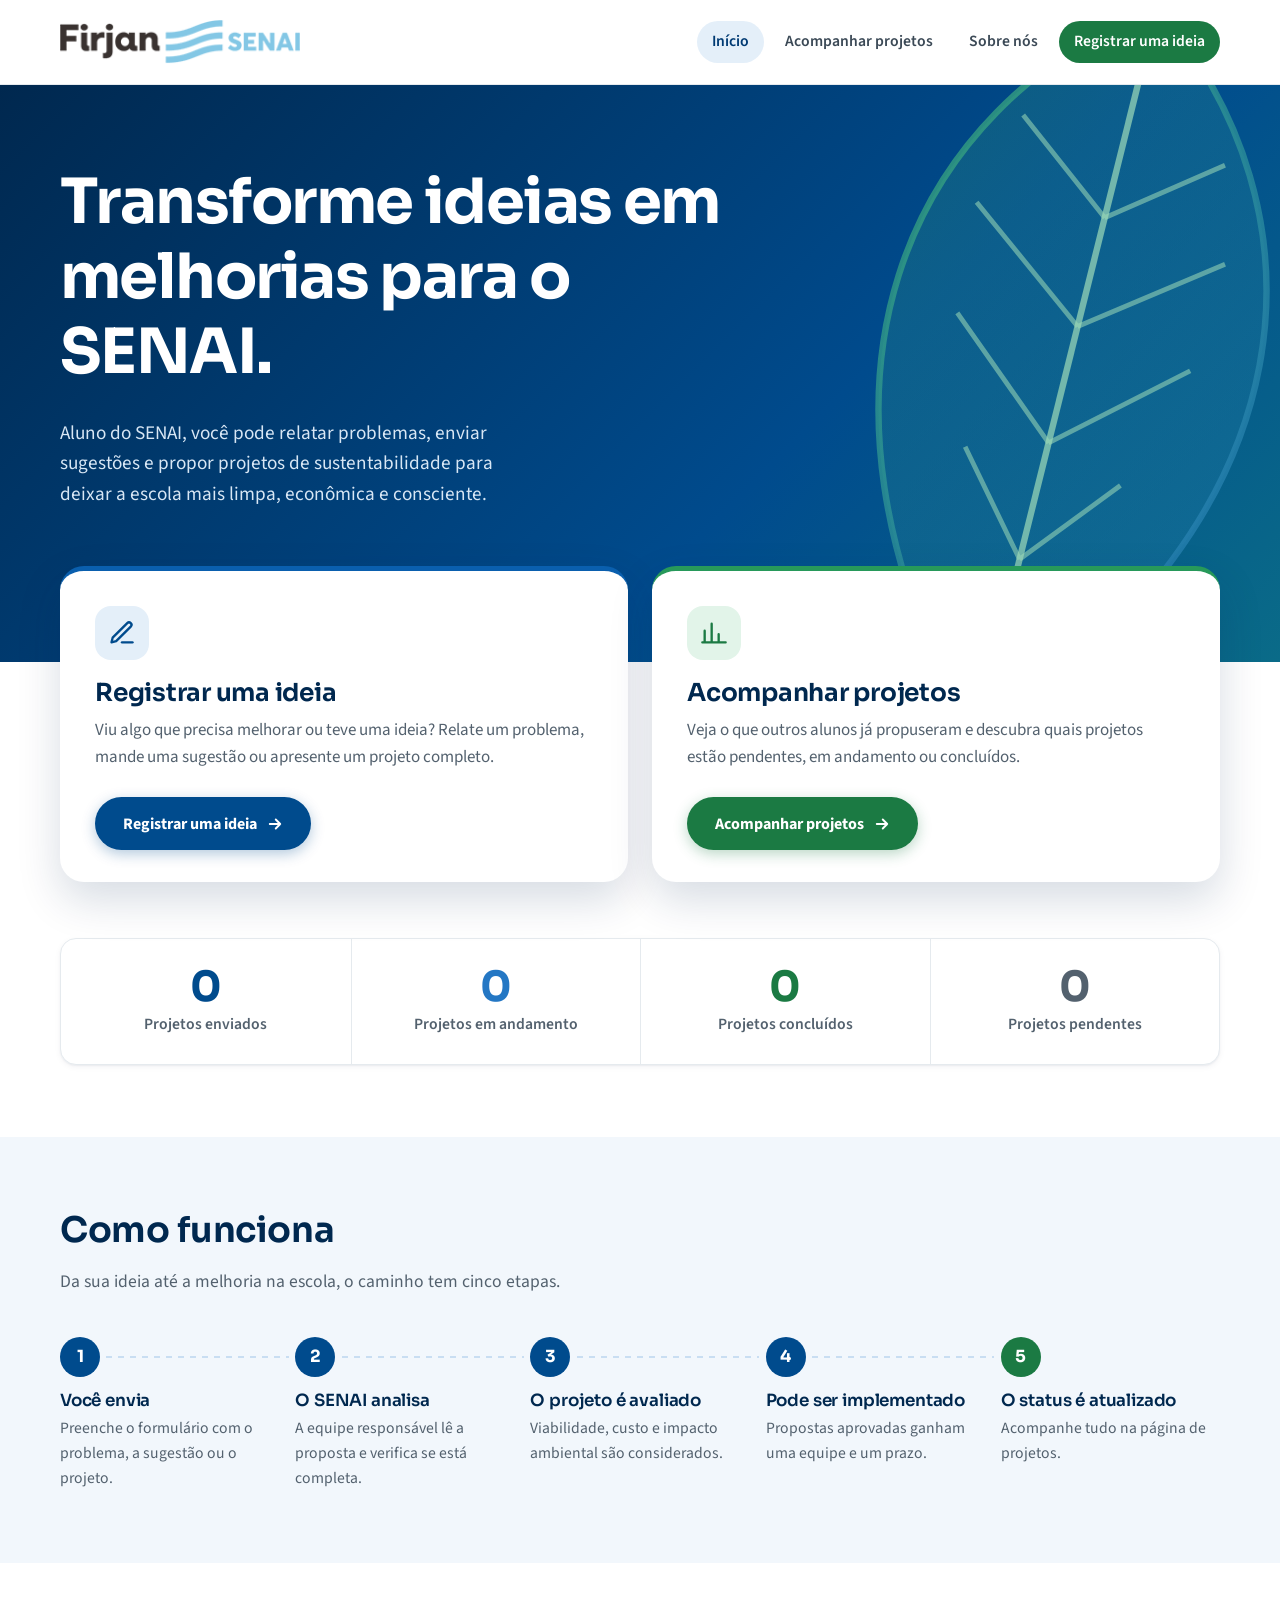
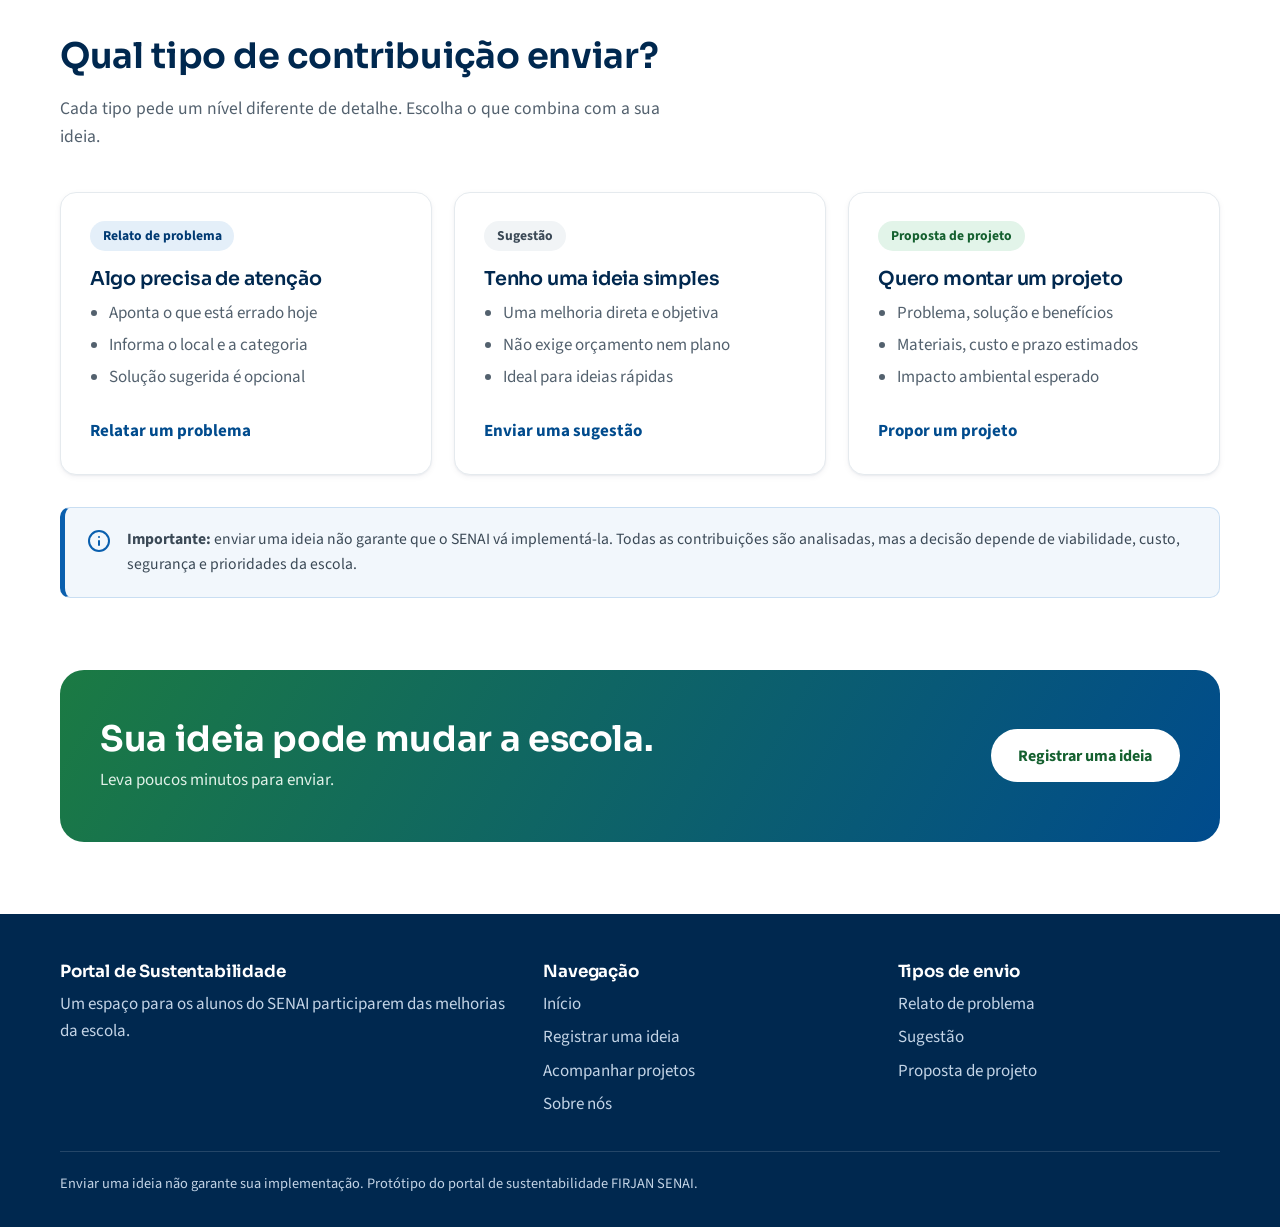
==== index.html @ 419f91eb "initial commit" ====
<!DOCTYPE html>
<html lang="pt-BR">
<head>
  <meta charset="UTF-8">
  <meta name="viewport" content="width=device-width, initial-scale=1">
  <title>Portal de Sustentabilidade | FIRJAN SENAI</title>
  <meta name="description" content="Relate problemas, envie sugestões e proponha projetos de sustentabilidade para melhorar o ambiente do SENAI.">
  <meta name="theme-color" content="#004b8d">
  <script>document.documentElement.classList.add('js');</script>
  <link rel="preconnect" href="https://fonts.googleapis.com">
  <link rel="preconnect" href="https://fonts.gstatic.com" crossorigin>
  <link href="https://fonts.googleapis.com/css2?family=Sora:wght@500;600;700&family=Source+Sans+3:wght@400;600;700&display=swap" rel="stylesheet">
  <link rel="stylesheet" href="css/style.css">
  <script src="js/main.js" defer></script>
  <script src="js/projetos.js" defer></script>
</head>
<body>
  <a class="skip-link" href="#conteudo">Ir para o conteúdo principal</a>

  <header class="site-header">
    <div class="container header-inner">
      <a class="logo-link" href="index.html" aria-label="FIRJAN SENAI – página inicial">
        <div class="logo-container">
          <!-- FIRJAN SENAI logo goes here -->
          <img src="img/senai.png" alt="FIRJAN SENAI">
          <span class="logo-placeholder" aria-hidden="true">Logo<br>FIRJAN SENAI</span>
        </div>
      </a>
      <button class="menu-toggle" type="button" aria-label="Menu principal" aria-expanded="false" aria-controls="menu-principal">
        <span class="barras" aria-hidden="true"></span><span class="texto">Menu</span>
      </button>
      <nav id="menu-principal" class="nav-principal" aria-label="Navegação principal">
        <a href="index.html" aria-current="page">Início</a>
        <a href="projetos.html">Acompanhar projetos</a>
        <a href="sobre.html">Sobre nós</a>
        <a href="registrar.html" class="nav-destaque">Registrar uma ideia</a>
      </nav>
    </div>
  </header>

  <main id="conteudo">
    <section class="hero" aria-labelledby="titulo-hero">
      <!-- Folha decorativa -->
      <svg class="hero-folha" viewBox="0 0 120 200" aria-hidden="true" focusable="false">
        <defs>
          <linearGradient id="grad-folha" x1="0" y1="0" x2="1" y2="1">
            <stop offset="0" stop-color="#3fb472"/>
            <stop offset="1" stop-color="#2477c4"/>
          </linearGradient>
        </defs>
        <path d="M60 6C114 44 130 120 60 194 -10 120 6 44 60 6Z" fill="url(#grad-folha)" opacity=".22"/>
        <path d="M60 6C114 44 130 120 60 194 -10 120 6 44 60 6Z" fill="none" stroke="url(#grad-folha)" stroke-width="1.6" opacity=".7"/>
        <path d="M60 14V198" stroke="#9fdcb9" stroke-width="1.6" opacity=".7"/>
        <path d="M60 60L34 40M60 88L28 64M60 118L30 92M60 148L40 124M60 60L86 40M60 88L92 64M60 118L90 92M60 148L80 124" stroke="#9fdcb9" stroke-width="1.2" opacity=".55" fill="none"/>
      </svg>

      <div class="container">
        <h1 id="titulo-hero">Transforme ideias em melhorias para o SENAI.</h1>
        <p class="hero-sub">Aluno do SENAI, você pode relatar problemas, enviar sugestões e propor projetos de sustentabilidade para deixar a escola mais limpa, econômica e consciente.</p>
      </div>
    </section>

    <div class="container">
      <div class="escolhas">
        <article class="escolha reveal">
          <div class="escolha-icone" aria-hidden="true">
            <svg viewBox="0 0 24 24" fill="none" stroke="currentColor" stroke-width="2" stroke-linecap="round" stroke-linejoin="round"><path d="M12 20h9"/><path d="M16.5 3.5a2.12 2.12 0 0 1 3 3L7 19l-4 1 1-4Z"/></svg>
          </div>
          <h2>Registrar uma ideia</h2>
          <p>Viu algo que precisa melhorar ou teve uma ideia? Relate um problema, mande uma sugestão ou apresente um projeto completo.</p>
          <a class="btn btn-azul" href="registrar.html">Registrar uma ideia
            <svg viewBox="0 0 24 24" fill="none" stroke="currentColor" stroke-width="2.5" stroke-linecap="round" stroke-linejoin="round" aria-hidden="true"><path d="M5 12h14M13 6l6 6-6 6"/></svg>
          </a>
        </article>

        <article class="escolha escolha--verde reveal">
          <div class="escolha-icone" aria-hidden="true">
            <svg viewBox="0 0 24 24" fill="none" stroke="currentColor" stroke-width="2" stroke-linecap="round" stroke-linejoin="round"><path d="M4 20V10M10 20V4M16 20v-7M22 20H2"/></svg>
          </div>
          <h2>Acompanhar projetos</h2>
          <p>Veja o que outros alunos já propuseram e descubra quais projetos estão pendentes, em andamento ou concluídos.</p>
          <a class="btn btn-verde" href="projetos.html">Acompanhar projetos
            <svg viewBox="0 0 24 24" fill="none" stroke="currentColor" stroke-width="2.5" stroke-linecap="round" stroke-linejoin="round" aria-hidden="true"><path d="M5 12h14M13 6l6 6-6 6"/></svg>
          </a>
        </article>
      </div>

      <!-- Estatísticas: os números são calculados a partir da lista PROJETOS em js/projetos.js -->
      <section class="estatisticas reveal" aria-label="Estatísticas dos projetos">
        <div class="estatistica"><strong data-stat="total">0</strong><span>Projetos enviados</span></div>
        <div class="estatistica"><strong data-stat="andamento">0</strong><span>Projetos em andamento</span></div>
        <div class="estatistica"><strong data-stat="concluido">0</strong><span>Projetos concluídos</span></div>
        <div class="estatistica"><strong data-stat="pendente">0</strong><span>Projetos pendentes</span></div>
      </section>
    </div>

    <!-- Projeto em destaque: só aparece se PROJETO_EM_DESTAQUE (js/projetos.js) estiver preenchido -->
    <section id="destaque" class="secao" aria-labelledby="titulo-destaque" hidden>
      <div class="container reveal">
        <div class="secao-titulo"><h2 id="titulo-destaque">Projeto em destaque</h2></div>
        <div id="destaque-conteudo" class="destaque"></div>
      </div>
    </section>

    <section class="secao secao--azul" aria-labelledby="titulo-como" style="margin-top:4.5rem">
      <div class="container">
        <div class="secao-titulo reveal">
          <h2 id="titulo-como">Como funciona</h2>
          <p>Da sua ideia até a melhoria na escola, o caminho tem cinco etapas.</p>
        </div>
        <ol class="passos reveal">
          <li class="passo"><h3>Você envia</h3><p>Preenche o formulário com o problema, a sugestão ou o projeto.</p></li>
          <li class="passo"><h3>O SENAI analisa</h3><p>A equipe responsável lê a proposta e verifica se está completa.</p></li>
          <li class="passo"><h3>O projeto é avaliado</h3><p>Viabilidade, custo e impacto ambiental são considerados.</p></li>
          <li class="passo"><h3>Pode ser implementado</h3><p>Propostas aprovadas ganham uma equipe e um prazo.</p></li>
          <li class="passo"><h3>O status é atualizado</h3><p>Acompanhe tudo na página de projetos.</p></li>
        </ol>
      </div>
    </section>

    <section class="secao" aria-labelledby="titulo-tipos">
      <div class="container">
        <div class="secao-titulo reveal">
          <h2 id="titulo-tipos">Qual tipo de contribuição enviar?</h2>
          <p>Cada tipo pede um nível diferente de detalhe. Escolha o que combina com a sua ideia.</p>
        </div>
        <div class="tipos">
          <article class="tipo-card tipo-card--problema reveal">
            <span class="tipo-rotulo">Relato de problema</span>
            <h3>Algo precisa de atenção</h3>
            <ul>
              <li>Aponta o que está errado hoje</li>
              <li>Informa o local e a categoria</li>
              <li>Solução sugerida é opcional</li>
            </ul>
            <a class="link-seta" href="registrar.html?tipo=problema">Relatar um problema</a>
          </article>
          <article class="tipo-card tipo-card--sugestao reveal">
            <span class="tipo-rotulo">Sugestão</span>
            <h3>Tenho uma ideia simples</h3>
            <ul>
              <li>Uma melhoria direta e objetiva</li>
              <li>Não exige orçamento nem plano</li>
              <li>Ideal para ideias rápidas</li>
            </ul>
            <a class="link-seta" href="registrar.html?tipo=sugestao">Enviar uma sugestão</a>
          </article>
          <article class="tipo-card tipo-card--projeto reveal">
            <span class="tipo-rotulo">Proposta de projeto</span>
            <h3>Quero montar um projeto</h3>
            <ul>
              <li>Problema, solução e benefícios</li>
              <li>Materiais, custo e prazo estimados</li>
              <li>Impacto ambiental esperado</li>
            </ul>
            <a class="link-seta" href="registrar.html?tipo=projeto">Propor um projeto</a>
          </article>
        </div>

        <div class="aviso reveal" style="margin-top:2rem" role="note">
          <svg viewBox="0 0 24 24" fill="none" stroke="currentColor" stroke-width="2" stroke-linecap="round" stroke-linejoin="round" aria-hidden="true"><circle cx="12" cy="12" r="10"/><path d="M12 16v-4M12 8h.01"/></svg>
          <p><strong>Importante:</strong> enviar uma ideia não garante que o SENAI vá implementá-la. Todas as contribuições são analisadas, mas a decisão depende de viabilidade, custo, segurança e prioridades da escola.</p>
        </div>
      </div>
    </section>

    <section class="container reveal" aria-labelledby="titulo-final">
      <div class="faixa-final">
        <div>
          <h2 id="titulo-final">Sua ideia pode mudar a escola.</h2>
          <p>Leva poucos minutos para enviar.</p>
        </div>
        <a class="btn btn-branco" href="registrar.html">Registrar uma ideia</a>
      </div>
    </section>
  </main>

  <footer class="site-footer">
    <div class="container">
      <div class="footer-grid">
        <div>
          <h2>Portal de Sustentabilidade</h2>
          <p>Um espaço para os alunos do SENAI participarem das melhorias da escola.</p>
        </div>
        <div>
          <h2>Navegação</h2>
          <ul>
            <li><a href="index.html">Início</a></li>
            <li><a href="registrar.html">Registrar uma ideia</a></li>
            <li><a href="projetos.html">Acompanhar projetos</a></li>
            <li><a href="sobre.html">Sobre nós</a></li>
          </ul>
        </div>
        <div>
          <h2>Tipos de envio</h2>
          <ul>
            <li><a href="registrar.html?tipo=problema">Relato de problema</a></li>
            <li><a href="registrar.html?tipo=sugestao">Sugestão</a></li>
            <li><a href="registrar.html?tipo=projeto">Proposta de projeto</a></li>
          </ul>
        </div>
      </div>
      <div class="footer-fim"><p>Enviar uma ideia não garante sua implementação. Protótipo do portal de sustentabilidade FIRJAN SENAI.</p></div>
    </div>
  </footer>
</body>
</html>
---- css/style.css ----
/* =========================================================
   PORTAL DE SUSTENTABILIDADE – FIRJAN SENAI
   Folha de estilos única para todas as páginas.

   Índice
   1. Variáveis (cores, fontes, espaçamentos)
   2. Base / reset
   3. Cabeçalho e navegação
   4. Botões
   5. Hero (topo das páginas)
   6. Seções da página inicial
   7. Página de projetos (filtros, cards, status)
   8. Estado vazio
   9. Formulário
  10. Rodapé
  11. Animações
  12. Responsivo
   ========================================================= */

/* ---------- 1. VARIÁVEIS ---------- */
:root {
  /* Azul SENAI */
  --azul-900: #00284f;
  --azul-800: #003a73;
  --azul-700: #004b8d;
  --azul-600: #0a5fae;
  --azul-500: #2477c4;
  --azul-200: #c9def2;
  --azul-100: #e4eff9;
  --azul-50:  #f2f7fc;

  /* Verde sustentabilidade */
  --verde-800: #14602f;
  --verde-700: #1b7a43;
  --verde-600: #27995a;
  --verde-500: #3fb472;
  --verde-200: #c6e8d3;
  --verde-100: #e2f4e9;
  --verde-50:  #f1faf4;

  /* Neutros */
  --cinza-900: #17222d;
  --cinza-700: #3b4956;
  --cinza-600: #53616e;
  --cinza-400: #9aa6b0;
  --cinza-300: #d3dae0;
  --cinza-200: #e5eaee;
  --cinza-100: #f1f4f6;
  --cinza-50:  #f8fafb;
  --branco: #ffffff;

  /* Feedback */
  --erro: #b3261e;
  --erro-fundo: #fdecea;

  /* Formas e sombras */
  --raio-sm: 10px;
  --raio: 16px;
  --raio-lg: 24px;
  --sombra-sm: 0 1px 2px rgba(0, 40, 79, .06), 0 2px 6px rgba(0, 40, 79, .05);
  --sombra: 0 6px 20px rgba(0, 40, 79, .08);
  --sombra-lg: 0 18px 44px rgba(0, 40, 79, .16);

  /* Tipografia */
  --fonte-titulo: "Sora", "Segoe UI", system-ui, -apple-system, sans-serif;
  --fonte-texto: "Source Sans 3", "Segoe UI", system-ui, -apple-system, sans-serif;

  --largura: 1160px;
  --transicao: .25s cubic-bezier(.4, 0, .2, 1);
}

/* ---------- 2. BASE ---------- */
*, *::before, *::after { box-sizing: border-box; }

html { scroll-behavior: smooth; }

body {
  margin: 0;
  font-family: var(--fonte-texto);
  font-size: 1.0625rem;
  line-height: 1.6;
  color: var(--cinza-900);
  background: var(--branco);
  -webkit-font-smoothing: antialiased;
}

img, svg { max-width: 100%; display: block; }

/* Garante que o atributo hidden sempre esconda o elemento */
[hidden] { display: none !important; }

h1, h2, h3, h4 {
  font-family: var(--fonte-titulo);
  line-height: 1.2;
  margin: 0 0 .5em;
  color: var(--azul-900);
  letter-spacing: -.01em;
}
h1 { font-size: clamp(2.3rem, 5.2vw, 3.9rem); font-weight: 700; letter-spacing: -.025em; }
h2 { font-size: clamp(1.6rem, 3vw, 2.2rem); font-weight: 650; }
h3 { font-size: 1.2rem; font-weight: 600; }
p { margin: 0 0 1em; }
a { color: var(--azul-600); }

.container { width: min(100% - 2.5rem, var(--largura)); margin-inline: auto; }

[id] { scroll-margin-top: 90px; }

:focus-visible {
  outline: 3px solid var(--azul-500);
  outline-offset: 3px;
  border-radius: 4px;
}

.sr-only {
  position: absolute; width: 1px; height: 1px; padding: 0; margin: -1px;
  overflow: hidden; clip: rect(0, 0, 0, 0); white-space: nowrap; border: 0;
}

.skip-link {
  position: absolute; left: 1rem; top: -4rem; z-index: 200;
  background: var(--azul-900); color: #fff; padding: .7rem 1.1rem;
  border-radius: var(--raio-sm); text-decoration: none; font-weight: 600;
  transition: top var(--transicao);
}
.skip-link:focus { top: 1rem; outline-color: #fff; }

.secao { padding: 4.5rem 0; }
.secao--azul { background: var(--azul-50); }
.secao-titulo { max-width: 40rem; margin-bottom: 2.5rem; }
.secao-titulo p { color: var(--cinza-600); font-size: 1.1rem; margin: 0; }

/* ---------- 3. CABEÇALHO ---------- */
.site-header {
  position: sticky; top: 0; z-index: 100;
  background: rgba(255, 255, 255, .96);
  backdrop-filter: blur(8px);
  border-bottom: 1px solid var(--cinza-200);
  transition: box-shadow var(--transicao);
}
.site-header.rolou { box-shadow: 0 4px 18px rgba(0, 40, 79, .1); }

.header-inner {
  display: flex; align-items: center; justify-content: space-between;
  gap: 1rem; min-height: 84px;
}

.logo-link { display: inline-block; text-decoration: none; }

/* Espaço reservado para o logo oficial FIRJAN SENAI */
.logo-container {
  position: relative;
  display: flex; align-items: center; justify-content: center;
  height: 64px; min-width: 170px; max-width: 240px;
}
.logo-container img { display: block; height: 100%; width: auto; max-width: 100%; object-fit: contain; }
.logo-placeholder { display: none; }
.logo-container.logo-vazio {
  border: 2px dashed var(--azul-200);
  border-radius: var(--raio-sm);
  padding: 0 .9rem;
  background: var(--azul-50);
}
.logo-container.logo-vazio img { display: none; }
.logo-container.logo-vazio .logo-placeholder {
  display: block;
  font-family: var(--fonte-titulo);
  font-size: .78rem; font-weight: 600; color: var(--azul-600);
  text-align: center; line-height: 1.25;
}

.nav-principal { display: flex; align-items: center; gap: .35rem; }
.nav-principal a {
  position: relative;
  padding: .55rem .95rem;
  border-radius: 999px;
  text-decoration: none;
  color: var(--cinza-700);
  font-weight: 600; font-size: .98rem;
  transition: background var(--transicao), color var(--transicao);
}
.nav-principal a:hover { background: var(--azul-50); color: var(--azul-700); }
.nav-principal a[aria-current="page"] { background: var(--azul-100); color: var(--azul-800); }
.nav-principal a.nav-destaque { background: var(--verde-700); color: #fff; }
.nav-principal a.nav-destaque:hover { background: var(--verde-800); color: #fff; }

.menu-toggle {
  display: none;
  align-items: center; gap: .5rem;
  background: var(--azul-50); color: var(--azul-800);
  border: 1.5px solid var(--azul-200); border-radius: var(--raio-sm);
  padding: .55rem .9rem; font: 600 .95rem var(--fonte-texto); cursor: pointer;
  transition: background var(--transicao);
}
.menu-toggle:hover { background: var(--azul-100); }
.menu-toggle .barras, .menu-toggle .barras::before, .menu-toggle .barras::after {
  display: block; width: 18px; height: 2px; background: currentColor; border-radius: 2px;
  transition: transform var(--transicao), opacity var(--transicao);
}
.menu-toggle .barras { position: relative; }
.menu-toggle .barras::before, .menu-toggle .barras::after { content: ""; position: absolute; left: 0; }
.menu-toggle .barras::before { top: -6px; }
.menu-toggle .barras::after { top: 6px; }
.menu-toggle[aria-expanded="true"] .barras { background: transparent; }
.menu-toggle[aria-expanded="true"] .barras::before { transform: translateY(6px) rotate(45deg); }
.menu-toggle[aria-expanded="true"] .barras::after { transform: translateY(-6px) rotate(-45deg); }

/* ---------- 4. BOTÕES ---------- */
.btn {
  display: inline-flex; align-items: center; justify-content: center; gap: .55rem;
  padding: .85rem 1.6rem;
  border: 2px solid transparent; border-radius: 999px;
  font: 700 1rem var(--fonte-texto);
  text-decoration: none; cursor: pointer;
  transition: transform var(--transicao), background var(--transicao),
              color var(--transicao), box-shadow var(--transicao), border-color var(--transicao);
}
.btn:hover { transform: translateY(-2px); }
.btn:active { transform: translateY(0); }
.btn svg { width: 18px; height: 18px; transition: transform var(--transicao); }
.btn:hover svg { transform: translateX(3px); }

.btn-azul { background: var(--azul-700); color: #fff; box-shadow: 0 4px 14px rgba(0, 75, 141, .3); }
.btn-azul:hover { background: var(--azul-800); box-shadow: 0 8px 20px rgba(0, 75, 141, .35); }

.btn-verde { background: var(--verde-700); color: #fff; box-shadow: 0 4px 14px rgba(27, 122, 67, .3); }
.btn-verde:hover { background: var(--verde-800); box-shadow: 0 8px 20px rgba(27, 122, 67, .35); }

.btn-contorno { background: transparent; color: var(--azul-700); border-color: var(--azul-200); }
.btn-contorno:hover { background: var(--azul-50); border-color: var(--azul-500); }

.btn-branco { background: #fff; color: var(--verde-800); }
.btn-branco:hover { background: var(--verde-50); }

.btn[disabled] { opacity: .65; cursor: progress; transform: none; }

/* ---------- 5. HERO ---------- */
.hero {
  position: relative; overflow: hidden;
  background: linear-gradient(135deg, var(--azul-900) 0%, var(--azul-700) 62%, #0a6b88 100%);
  color: #fff;
  padding: 5rem 0 9.5rem;
}
.hero h1 { color: #fff; max-width: 15ch; margin-bottom: .45em; }
.hero p.hero-sub { font-size: 1.2rem; color: #d8e7f5; max-width: 46ch; margin: 0; }
.hero--curto { padding: 3.5rem 0 4rem; }
.hero--curto h1 { font-size: clamp(2rem, 4vw, 3rem); max-width: 22ch; }
.hero a { color: #fff; }
.hero :focus-visible { outline-color: #fff; }

.hero-folha {
  position: absolute; right: -2%; top: 50%;
  width: min(42vw, 480px);
  transform: translateY(-50%) rotate(14deg);
  pointer-events: none;
}
.hero--curto .hero-folha { width: min(28vw, 280px); right: 3%; }

/* Duas opções principais, sobrepostas ao hero */
.escolhas {
  position: relative; z-index: 2;
  display: grid; grid-template-columns: repeat(2, 1fr); gap: 1.5rem;
  margin-top: -6rem;
}
.escolha {
  display: flex; flex-direction: column; align-items: flex-start;
  background: #fff; border-radius: var(--raio-lg);
  padding: 2.2rem 2.2rem 2rem;
  box-shadow: var(--sombra-lg);
  border-top: 5px solid var(--azul-600);
  transition: transform var(--transicao), box-shadow var(--transicao);
}
.escolha--verde { border-top-color: var(--verde-600); }
.escolha:hover { transform: translateY(-5px); box-shadow: 0 24px 52px rgba(0, 40, 79, .2); }
.escolha-icone {
  display: grid; place-items: center;
  width: 54px; height: 54px; border-radius: 16px;
  background: var(--azul-100); color: var(--azul-700);
  margin-bottom: 1.1rem;
}
.escolha--verde .escolha-icone { background: var(--verde-100); color: var(--verde-700); }
.escolha-icone svg { width: 28px; height: 28px; }
.escolha h2 { font-size: 1.55rem; margin-bottom: .4em; }
.escolha p { color: var(--cinza-600); margin-bottom: 1.6rem; flex: 1; }

/* ---------- 6. SEÇÕES DA HOME ---------- */
/* Estatísticas */
.estatisticas {
  display: grid; grid-template-columns: repeat(4, 1fr);
  background: #fff; border: 1px solid var(--cinza-200);
  border-radius: var(--raio); box-shadow: var(--sombra-sm);
  margin-top: 3.5rem;
}
.estatistica { padding: 1.6rem 1.4rem; text-align: center; }
.estatistica + .estatistica { border-left: 1px solid var(--cinza-200); }
.estatistica strong {
  display: block; font-family: var(--fonte-titulo);
  font-size: 2.6rem; line-height: 1.1; color: var(--azul-700);
}
.estatistica:nth-child(2) strong { color: var(--azul-500); }
.estatistica:nth-child(3) strong { color: var(--verde-700); }
.estatistica:nth-child(4) strong { color: var(--cinza-600); }
.estatistica span { color: var(--cinza-600); font-weight: 600; font-size: .98rem; }

/* Projeto em destaque */
.destaque {
  display: grid; grid-template-columns: 1.1fr 1fr; gap: 0;
  background: linear-gradient(135deg, var(--verde-50), var(--azul-50));
  border: 1px solid var(--verde-200); border-radius: var(--raio-lg);
  overflow: hidden;
}
.destaque-lado {
  background: linear-gradient(160deg, var(--verde-700), var(--azul-700));
  color: #fff; padding: 2.4rem; display: flex; flex-direction: column; justify-content: center;
}
.destaque-lado h3 { color: #fff; font-size: 1.7rem; margin-bottom: .6rem; }
.destaque-lado .selo-destaque {
  display: inline-flex; align-self: flex-start; align-items: center; gap: .4rem;
  background: rgba(255, 255, 255, .16); border-radius: 999px;
  padding: .3rem .85rem; font-weight: 700; font-size: .88rem; margin-bottom: 1rem;
}
.destaque-corpo { padding: 2.4rem; }
.destaque-corpo p { color: var(--cinza-700); }
.destaque-corpo dl { margin: 1.2rem 0 1.6rem; display: grid; gap: .5rem; }

/* Como funciona (sequência real → numeração faz sentido) */
.passos { list-style: none; margin: 0; padding: 0; display: grid; grid-template-columns: repeat(5, 1fr); gap: 1rem; counter-reset: passo; }
.passo { position: relative; padding-top: 3.4rem; counter-increment: passo; }
.passo::before {
  content: counter(passo);
  position: absolute; top: 0; left: 0;
  display: grid; place-items: center;
  width: 2.5rem; height: 2.5rem; border-radius: 50%;
  background: var(--azul-700); color: #fff;
  font: 700 1.05rem var(--fonte-titulo);
  z-index: 1;
}
.passo:last-child::before { background: var(--verde-700); }
.passo:not(:last-child)::after {
  content: ""; position: absolute; top: 1.2rem; left: 2.9rem; right: -.6rem;
  height: 2px; background: repeating-linear-gradient(90deg, var(--azul-200) 0 6px, transparent 6px 12px);
}
.passo h3 { font-size: 1.05rem; margin-bottom: .3em; }
.passo p { color: var(--cinza-600); font-size: .98rem; margin: 0; }

/* Tipos de contribuição */
.tipos { display: grid; grid-template-columns: repeat(3, 1fr); gap: 1.4rem; }
.tipo-card {
  display: flex; flex-direction: column;
  background: #fff; border: 1px solid var(--cinza-200); border-radius: var(--raio);
  padding: 1.8rem; box-shadow: var(--sombra-sm);
  transition: transform var(--transicao), box-shadow var(--transicao), border-color var(--transicao);
}
.tipo-card:hover { transform: translateY(-4px); box-shadow: var(--sombra); border-color: var(--azul-200); }
.tipo-card .tipo-rotulo {
  align-self: flex-start; padding: .25rem .8rem; border-radius: 999px;
  font-size: .85rem; font-weight: 700; margin-bottom: 1rem;
}
.tipo-card--problema .tipo-rotulo { background: var(--azul-100); color: var(--azul-800); }
.tipo-card--sugestao .tipo-rotulo { background: var(--cinza-100); color: var(--cinza-700); }
.tipo-card--projeto  .tipo-rotulo { background: var(--verde-100); color: var(--verde-800); }
.tipo-card ul { margin: 0 0 1.4rem; padding-left: 1.2rem; color: var(--cinza-600); flex: 1; }
.tipo-card li { margin-bottom: .3rem; }
.tipo-card .link-seta { font-weight: 700; text-decoration: none; color: var(--azul-700); }
.tipo-card .link-seta:hover { text-decoration: underline; }

/* Aviso / disclaimer */
.aviso {
  display: flex; gap: 1rem; align-items: flex-start;
  background: var(--azul-50); border: 1px solid var(--azul-200);
  border-left: 5px solid var(--azul-600);
  border-radius: var(--raio-sm); padding: 1.2rem 1.4rem;
  color: var(--cinza-700); font-size: .98rem;
}
.aviso svg { flex: none; width: 24px; height: 24px; color: var(--azul-600); margin-top: 2px; }
.aviso p { margin: 0; }

/* Faixa final */
.faixa-final {
  background: linear-gradient(120deg, var(--verde-700), var(--azul-700));
  color: #fff; border-radius: var(--raio-lg);
  padding: 3rem 2.5rem; display: flex; align-items: center; justify-content: space-between;
  gap: 2rem; flex-wrap: wrap;
}
.faixa-final h2 { color: #fff; margin-bottom: .2em; }
.faixa-final p { margin: 0; color: #e0f1e8; }

/* ---------- 7. PROJETOS ---------- */
.filtros {
  display: grid; grid-template-columns: 1fr auto; gap: 1.2rem 1.5rem; align-items: end;
  background: #fff; border: 1px solid var(--cinza-200); border-radius: var(--raio);
  padding: 1.4rem; box-shadow: var(--sombra-sm); margin-bottom: 1rem;
}
.filtros label { display: block; font-weight: 600; font-size: .92rem; color: var(--cinza-700); margin-bottom: .35rem; }
.filtros input[type="search"], .filtros select {
  width: 100%; padding: .7rem .95rem;
  border: 1.5px solid var(--cinza-300); border-radius: var(--raio-sm);
  font: inherit; background: #fff; color: var(--cinza-900);
  transition: border-color var(--transicao), box-shadow var(--transicao);
}
.filtros input:focus, .filtros select:focus {
  outline: none; border-color: var(--azul-600); box-shadow: 0 0 0 4px rgba(36, 119, 196, .18);
}
.filtro-status { grid-column: 1 / -1; display: flex; flex-wrap: wrap; gap: .5rem; }
.filtro-status button {
  display: inline-flex; align-items: center; gap: .45rem;
  padding: .55rem 1.1rem; border-radius: 999px;
  border: 1.5px solid var(--cinza-300); background: #fff; color: var(--cinza-700);
  font: 600 .95rem var(--fonte-texto); cursor: pointer;
  transition: background var(--transicao), border-color var(--transicao), color var(--transicao), transform var(--transicao);
}
.filtro-status button:hover { border-color: var(--azul-500); color: var(--azul-700); transform: translateY(-1px); }
.filtro-status button[aria-pressed="true"] { background: var(--azul-700); border-color: var(--azul-700); color: #fff; }
.filtro-status .contagem {
  background: var(--cinza-100); color: var(--cinza-700); border-radius: 999px;
  padding: 0 .5rem; font-size: .82rem; min-width: 1.5rem; text-align: center;
}
.filtro-status button[aria-pressed="true"] .contagem { background: rgba(255, 255, 255, .22); color: #fff; }

.contador-resultados { color: var(--cinza-600); font-size: .98rem; margin: 1.2rem 0 1.4rem; min-height: 1.6em; }

.projetos-grid { display: grid; grid-template-columns: minmax(0, 1fr); gap: 1.5rem; }

.projeto-card {
  display: flex; flex-direction: column;
  background: #fff; border: 1px solid var(--cinza-200); border-top: 5px solid var(--cinza-400);
  border-radius: var(--raio); padding: 1.6rem; box-shadow: var(--sombra-sm);
  transition: transform var(--transicao), box-shadow var(--transicao);
  animation: card-entra .45s ease both;
}
.projeto-card:hover { transform: translateY(-5px); box-shadow: var(--sombra-lg); }
.projeto-card[data-status="em-andamento"] { border-top-color: var(--azul-500); }
.projeto-card[data-status="concluido"]    { border-top-color: var(--verde-600); }
.projeto-card[data-status="pendente"]     { border-top-color: var(--cinza-400); }
.projeto-resumo {
  display: grid; grid-template-columns: 3.5rem minmax(0, 1fr); align-items: center;
  gap: .55rem 1rem; cursor: pointer; list-style: none;
}
.projeto-resumo::-webkit-details-marker { display: none; }
.projeto-icone {
  display: grid; place-items: center; grid-column: 1; grid-row: 1 / span 2;
  width: 3.5rem; height: 3.5rem; background: var(--verde-50);
  border-radius: 1rem; font-size: 1.8rem;
}
.projeto-icone::before { line-height: 1; }
.projeto-icone--natureza-arvore::before { content: "🌳"; }
.projeto-icone--natureza-floresta::before { content: "🌲"; }
.projeto-icone--natureza-muda::before { content: "🌱"; }
.projeto-icone--natureza-folha::before { content: "🌿"; }
.projeto-icone--natureza-campo::before { content: "🌾"; }
.projeto-icone--natureza-flor::before { content: "🌼"; }
.projeto-icone--natureza-abelha::before { content: "🐝"; }
.projeto-icone--natureza-planeta::before { content: "🌎"; }
.projeto-icone--energia-raio::before { content: "⚡"; }
.projeto-icone--energia-bateria::before { content: "🔋"; }
.projeto-icone--energia-sol::before { content: "☀️"; }
.projeto-icone--agua-gota::before { content: "💧"; }
.projeto-icone--agua-torneira::before { content: "🚰"; }
.projeto-icone--residuos-reciclagem::before { content: "♻️"; }
.projeto-icone--residuos-lixeira::before { content: "🗑️"; }
.projeto-icone--residuos-descarte::before { content: "🚯"; }
.projeto-icone--transporte-bicicleta::before { content: "🚲"; }
.projeto-icone--limpeza-vassoura::before { content: "🧹"; }
.projeto-icone--clima-vento::before { content: "🌬️"; }
.projeto-icone--educacao-livro::before { content: "📚"; }
.projeto-icone--industria-fabrica::before { content: "🏭"; }
.projeto-icone--transporte-carro::before { content: "🚗"; }
.projeto-icone--alimento-cenoura::before { content: "🥕"; }
.projeto-icone--cultivo-vaso::before { content: "🪴"; }
.projeto-resumo-titulo { grid-column: 2; min-width: 0; }
.projeto-resumo-titulo .categoria-tag { display: inline-block; margin-bottom: .45rem; }
.projeto-card h3 { font-size: 1.25rem; margin: 0; overflow-wrap: break-word; word-break: normal; hyphens: auto; }
.projeto-resumo-acao {
  display: flex; grid-column: 2; align-items: center; justify-content: space-between;
  gap: .65rem; min-width: 0;
}
.projeto-chevron { color: var(--azul-700); font-size: 1.5rem; line-height: 1; transition: transform var(--transicao); }
.projeto-card[open] .projeto-chevron { transform: rotate(180deg); }
.projeto-conteudo { width: 100%; min-width: 0; padding-top: 1rem; overflow-wrap: break-word; }
.projeto-conteudo > p { color: var(--cinza-600); }

.projeto-topo { display: flex; justify-content: space-between; align-items: center; gap: .6rem; flex-wrap: wrap; margin-bottom: 1rem; }
.categoria-tag {
  background: var(--cinza-100); color: var(--cinza-700);
  padding: .2rem .75rem; border-radius: 999px; font-size: .86rem; font-weight: 600;
}

.projeto-meta { display: grid; grid-template-columns: max-content minmax(0, 1fr); gap: .25rem .8rem; margin: 0 0 1rem; font-size: .95rem; }
.projeto-meta dt { color: var(--cinza-600); font-weight: 600; }
.projeto-meta dd { min-width: 0; margin: 0; overflow-wrap: anywhere; }

.projeto-bloco { margin-top: auto; padding-top: 1rem; border-top: 1px dashed var(--cinza-300); }
.projeto-bloco + .projeto-bloco { margin-top: 0; }
.projeto-bloco h4 { font-size: .92rem; color: var(--cinza-700); margin-bottom: .45rem; }
.projeto-bloco p { margin: 0; font-size: .97rem; color: var(--cinza-700); }
.chips { list-style: none; margin: 0; padding: 0; display: flex; flex-wrap: wrap; gap: .4rem; }
.chips li {
  background: var(--verde-50); border: 1px solid var(--verde-200); color: var(--verde-800);
  border-radius: 8px; padding: .15rem .6rem; font-size: .88rem;
}

/* Selos de status */
.status-selo {
  display: inline-flex; align-items: center; gap: .45rem;
  padding: .28rem .8rem; border-radius: 999px;
  font: 700 .78rem var(--fonte-texto); letter-spacing: .04em;
  white-space: nowrap;
}
.status-selo::before { content: ""; width: .55rem; height: .55rem; border-radius: 50%; background: currentColor; }

.status-em-andamento { background: var(--azul-100); color: var(--azul-800); }
.status-concluido    { background: var(--verde-100); color: var(--verde-800); }
.status-pendente     { background: var(--cinza-100); color: var(--cinza-700); border: 1px solid var(--cinza-300); }
.status-em-andamento::before { animation: pulso 1.8s ease-in-out infinite; }

/* ---------- 8. ESTADO VAZIO ---------- */
.estado-vazio {
  text-align: center;
  background: linear-gradient(180deg, var(--azul-50), var(--verde-50));
  border: 2px dashed var(--azul-200); border-radius: var(--raio-lg);
  padding: 4rem 1.5rem; max-width: 720px; margin: 1rem auto 0;
}
.estado-vazio[hidden] { display: none; }
.estado-vazio svg { width: 76px; height: 76px; margin: 0 auto 1.2rem; color: var(--verde-600); }
.estado-vazio h2 { font-size: 1.5rem; margin-bottom: .3em; }
.estado-vazio p { color: var(--cinza-600); margin-bottom: 1.5rem; }
.estado-vazio .btn { margin-top: .25rem; }

/* ---------- 9. FORMULÁRIO ---------- */
.registro-layout { display: grid; grid-template-columns: minmax(0, 1fr) 340px; gap: 2.5rem; align-items: start; }

.form-bloco {
  background: #fff; border: 1px solid var(--cinza-200); border-radius: var(--raio);
  padding: 1.8rem; margin: 0 0 1.4rem; box-shadow: var(--sombra-sm);
}
.form-bloco legend {
  font: 650 1.15rem var(--fonte-titulo); color: var(--azul-900);
  padding: 0 .5rem; margin-left: -.5rem;
}
.form-nota { color: var(--cinza-600); font-size: .95rem; margin-bottom: 1.2rem; }

.campo { margin-bottom: 1.15rem; }
.campo:last-child { margin-bottom: 0; }
.campo label { display: block; font-weight: 600; margin-bottom: .35rem; color: var(--cinza-900); }
.campo .obrig { color: var(--erro); margin-left: .15rem; }
.campo .ajuda { display: block; font-size: .9rem; color: var(--cinza-600); margin-bottom: .4rem; font-weight: 400; }
.campo input, .campo select, .campo textarea {
  width: 100%; padding: .8rem .95rem;
  border: 1.5px solid var(--cinza-300); border-radius: var(--raio-sm);
  font: inherit; color: var(--cinza-900); background: #fff;
  transition: border-color var(--transicao), box-shadow var(--transicao);
}
.campo textarea { min-height: 120px; resize: vertical; }
.campo input:hover, .campo select:hover, .campo textarea:hover { border-color: var(--cinza-400); }
.campo input:focus, .campo select:focus, .campo textarea:focus {
  outline: none; border-color: var(--azul-600); box-shadow: 0 0 0 4px rgba(36, 119, 196, .18);
}
.campo-erro { display: none; margin-top: .4rem; color: var(--erro); font-size: .93rem; font-weight: 600; }
.campo--erro input, .campo--erro select, .campo--erro textarea { border-color: var(--erro); background: #fffafa; }
.campo--erro .campo-erro { display: block; }
.grid-2 { display: grid; grid-template-columns: 1fr 1fr; gap: 1.15rem; }
.grid-2 .campo { margin-bottom: 0; }
.grid-2 + .campo, .campo + .grid-2 { margin-top: 1.15rem; }

/* Explicação do tipo escolhido */
.tipo-explica {
  display: none; margin-top: 1rem; padding: 1rem 1.2rem;
  border-radius: var(--raio-sm); font-size: .97rem; border-left: 5px solid;
}
.tipo-explica.visivel { display: block; animation: abre .3s ease both; }
.tipo-explica.tipo-problema { background: var(--azul-50); border-color: var(--azul-600); color: var(--azul-900); }
.tipo-explica.tipo-sugestao { background: var(--cinza-50); border-color: var(--cinza-600); color: var(--cinza-900); }
.tipo-explica.tipo-projeto  { background: var(--verde-50); border-color: var(--verde-600); color: var(--verde-800); }

/* Grupos que abrem e fecham com animação */
.grupo-condicional {
  display: grid; grid-template-rows: 0fr; opacity: 0; visibility: hidden;
  transition: grid-template-rows .4s ease, opacity .3s ease, visibility 0s linear .4s;
}
.grupo-condicional.aberto {
  grid-template-rows: 1fr; opacity: 1; visibility: visible;
  transition: grid-template-rows .4s ease, opacity .35s ease .05s, visibility 0s;
}
.grupo-interno { overflow: hidden; min-height: 0; }
.grupo-condicional .form-bloco { margin-bottom: 1.4rem; }
.grupo-condicional--azul .form-bloco { border-top: 4px solid var(--azul-600); }
.grupo-condicional--cinza .form-bloco { border-top: 4px solid var(--cinza-400); }
.grupo-condicional--verde .form-bloco { border-top: 4px solid var(--verde-600); }

.resumo-erros {
  background: var(--erro-fundo); border: 1px solid #f2b8b5; border-left: 5px solid var(--erro);
  border-radius: var(--raio-sm); padding: 1rem 1.3rem; margin-bottom: 1.4rem; color: #601410;
}
.resumo-erros[hidden] { display: none; }
.resumo-erros strong { display: block; margin-bottom: .4rem; }
.resumo-erros ul { margin: 0; padding-left: 1.2rem; }
.resumo-erros a { color: #601410; font-weight: 600; }

.mensagem-status { display: none; border-radius: var(--raio-sm); padding: 1.1rem 1.3rem; margin-top: 1.2rem; font-weight: 600; }
.mensagem-status.visivel { display: block; animation: abre .35s ease both; }
.mensagem-status.sucesso { background: var(--verde-100); border: 1px solid var(--verde-200); border-left: 5px solid var(--verde-600); color: var(--verde-800); }
.mensagem-status.erro { background: var(--erro-fundo); border: 1px solid #f2b8b5; border-left: 5px solid var(--erro); color: #601410; }
.mensagem-status small { display: block; font-weight: 400; margin-top: .3rem; }

.form-acoes { display: flex; align-items: center; gap: 1rem; flex-wrap: wrap; }

.lateral { position: sticky; top: 96px; display: grid; gap: 1.2rem; }
.lateral-card { background: var(--azul-50); border: 1px solid var(--azul-200); border-radius: var(--raio); padding: 1.5rem; }
.lateral-card h2 { font-size: 1.1rem; }
.lateral-card dl { margin: 0; }
.lateral-card dt { font-weight: 700; color: var(--azul-800); margin-top: .8rem; }
.lateral-card dd { margin: .1rem 0 0; font-size: .96rem; color: var(--cinza-700); }
.lateral-card--verde { background: var(--verde-50); border-color: var(--verde-200); }
.lateral-card--verde p { font-size: .96rem; color: var(--cinza-700); margin: 0; }

.honeypot { position: absolute; left: -9999px; width: 1px; height: 1px; overflow: hidden; }

/* ---------- 10. RODAPÉ ---------- */
.site-footer { background: var(--azul-900); color: #c3d4e6; padding: 3rem 0 2rem; margin-top: 4.5rem; }
.footer-grid { display: grid; grid-template-columns: 1.4fr 1fr 1fr; gap: 2rem; }
.site-footer h2 { color: #fff; font-size: 1.05rem; }
.site-footer a { color: #c3d4e6; text-decoration: none; }
.site-footer a:hover { color: #fff; text-decoration: underline; }
.site-footer ul { list-style: none; margin: 0; padding: 0; display: grid; gap: .4rem; }
.site-footer :focus-visible { outline-color: #fff; }
.footer-fim { border-top: 1px solid rgba(255, 255, 255, .14); margin-top: 2rem; padding-top: 1.3rem; font-size: .9rem; }
.footer-fim p { margin: 0; }

/* ---------- SOBRE NÓS ---------- */
.sobre-secao { overflow: hidden; }
.sobre-piramide { display: flex; flex-direction: column; align-items: center; }
.sobre-instrutora {
  position: relative; z-index: 1; width: min(100%, 340px); padding: 1.5rem;
  background: #fff; border: 1px solid var(--azul-100); border-radius: var(--raio-lg);
  box-shadow: var(--sombra); text-align: center;
}
.sobre-etiqueta {
  display: inline-block; padding: .35rem .8rem; border-radius: 999px;
  background: var(--verde-100); color: var(--verde-800);
  font-size: .78rem; font-weight: 700; letter-spacing: .04em;
}
.sobre-foto {
  position: relative; display: block; width: 176px; height: 176px; margin: 1rem auto 1.2rem;
  padding: 0; overflow: hidden; border: 4px solid var(--azul-100); border-radius: 50%;
  background: var(--azul-50); cursor: zoom-in;
}
.sobre-foto img { width: 100%; height: 100%; object-fit: cover; }
.sobre-foto-dica {
  margin: -1rem 0 1rem; color: var(--azul-600); font-size: .8rem; text-align: center;
}
.sobre-instrutora h3 { margin-bottom: .25rem; font-size: 1.35rem; }
.sobre-instrutora p { margin: 0; color: var(--cinza-600); }
.sobre-conexao { width: 2px; height: 2.6rem; background: var(--verde-500); }
.sobre-grupo-titulo { margin: 0 0 1.2rem; font-size: 1.3rem; color: var(--verde-800); }
.sobre-integrantes {
  position: relative; display: grid; grid-template-columns: repeat(6, minmax(0, 1fr));
  gap: 1rem; width: min(100%, 900px); margin: 0; padding: 0; list-style: none;
}
.sobre-integrante {
  grid-column: span 2; display: flex; min-height: 210px; flex-direction: column; align-items: center; justify-content: center;
  gap: .75rem; padding: 1.25rem 1rem; border: 1px solid var(--verde-200); border-radius: var(--raio);
  background: linear-gradient(145deg, #fff, var(--verde-50)); box-shadow: var(--sombra-sm);
  color: var(--azul-900); font-family: var(--fonte-titulo); font-size: 1.05rem;
  font-weight: 600; text-align: center;
}
.sobre-integrante-foto {
  display: block; width: 112px; height: 112px; flex: 0 0 auto; padding: 0; overflow: hidden;
  border: 3px solid var(--azul-100); border-radius: 50%; background: var(--azul-50); cursor: zoom-in;
}
.sobre-integrante-foto img { width: 100%; height: 100%; object-fit: cover; transition: transform var(--transicao); }
.sobre-integrante-foto:hover img { transform: scale(1.08); }
.sobre-integrante-foto:focus-visible { outline: 3px solid var(--azul-500); outline-offset: 3px; }
.sobre-integrante:nth-child(4) { grid-column: 2 / span 2; }
.sobre-integrante:nth-child(5) { grid-column: 4 / span 2; }
.sobre-historia { margin-top: 1rem; }
.sobre-texto { max-width: 760px; margin: 0 auto; padding: clamp(1.5rem, 5vw, 3rem); background: #fff; border: 1px solid var(--azul-100); border-radius: var(--raio-lg); box-shadow: var(--sombra-sm); }
.sobre-texto h2 { margin-top: 1rem; }
.sobre-texto p { color: var(--cinza-700); }
.sobre-texto p:last-child { margin-bottom: 0; }
.sobre-modal {
  width: min(92vw, 900px); max-width: none; max-height: 92vh; padding: 0;
  overflow: visible; border: 0; border-radius: var(--raio); background: transparent;
}
.sobre-modal::backdrop { background: rgba(0, 22, 43, .88); }
.sobre-modal-conteudo { position: relative; padding: .75rem; border-radius: var(--raio); background: #fff; box-shadow: var(--sombra-lg); }
.sobre-modal-conteudo img { width: 100%; max-height: calc(92vh - 4.5rem); object-fit: contain; border-radius: 8px; }
.sobre-modal-conteudo p { margin: .65rem 2.5rem 0 0; color: var(--cinza-700); text-align: center; }
.sobre-modal-fechar {
  position: absolute; z-index: 1; top: 1rem; right: 1rem; display: grid; width: 2.5rem; height: 2.5rem;
  place-items: center; border: 0; border-radius: 50%; background: var(--azul-900);
  color: #fff; font-size: 1.75rem; line-height: 1; cursor: pointer;
}
.sobre-modal-fechar:hover { background: var(--azul-700); }
.sobre-modal :focus-visible { outline-color: var(--azul-500); }

/* ---------- 11. ANIMAÇÕES ---------- */
@keyframes pagina-entra { from { opacity: 0; } to { opacity: 1; } }
@keyframes card-entra { from { opacity: 0; transform: translateY(10px); } to { opacity: 1; transform: none; } }
@keyframes abre { from { opacity: 0; transform: translateY(-6px); } to { opacity: 1; transform: none; } }
@keyframes pulso { 0%, 100% { opacity: 1; } 50% { opacity: .35; } }
@keyframes folha-flutua {
  0%, 100% { transform: translateY(-50%) rotate(14deg); }
  50% { transform: translateY(-53%) rotate(11deg); }
}

body { animation: pagina-entra .45s ease both; }
body.saindo { opacity: 0; transition: opacity .2s ease; }
.hero-folha { animation: folha-flutua 9s ease-in-out infinite; }

/* Entrada suave das seções (só aplicada quando o JavaScript está ativo) */
.js .reveal { opacity: 0; transform: translateY(12px); transition: opacity .6s ease, transform .6s ease; }
.js .reveal.visivel { opacity: 1; transform: none; }

@media (prefers-reduced-motion: reduce) {
  html { scroll-behavior: auto; }
  *, *::before, *::after { animation-duration: .01ms !important; animation-iteration-count: 1 !important; transition-duration: .01ms !important; }
  .js .reveal { opacity: 1; transform: none; }
}

/* ---------- 12. RESPONSIVO ---------- */
@media (max-width: 980px) {
  .passos { grid-template-columns: 1fr; gap: 0; }
  .passo { padding: 0 0 1.6rem 3.6rem; min-height: 3.4rem; }
  .passo:not(:last-child)::after { top: 2.7rem; bottom: .2rem; left: 1.2rem; right: auto; width: 2px; height: auto;
    background: repeating-linear-gradient(180deg, var(--azul-200) 0 6px, transparent 6px 12px); }
  .tipos { grid-template-columns: 1fr; }
  .registro-layout { grid-template-columns: 1fr; }
  .lateral { position: static; order: -1; }
  .footer-grid { grid-template-columns: 1fr 1fr; }
  .footer-grid > :first-child { grid-column: 1 / -1; }
  .destaque { grid-template-columns: 1fr; }
}

@media (max-width: 820px) {
  .menu-toggle { display: inline-flex; }
  .nav-principal {
    position: absolute; top: 100%; left: 0; right: 0;
    flex-direction: column; align-items: stretch; gap: .25rem;
    background: #fff; border-bottom: 1px solid var(--cinza-200);
    padding: 0 1.25rem; box-shadow: 0 14px 24px rgba(0, 40, 79, .1);
    max-height: 0; overflow: hidden; visibility: hidden;
    transition: max-height .35s ease, padding .35s ease, visibility 0s linear .35s;
  }
  .nav-principal.aberto { max-height: 340px; padding: .8rem 1.25rem 1.2rem; visibility: visible; transition: max-height .35s ease, padding .35s ease, visibility 0s; }
  .nav-principal a { padding: .85rem 1rem; }
  .escolhas { grid-template-columns: 1fr; margin-top: -4.5rem; }
  .hero { padding: 3.5rem 0 7rem; }
  .hero-folha { opacity: .5; right: -18%; width: 70vw; }
  .estatisticas { grid-template-columns: repeat(2, 1fr); }
  .estatistica:nth-child(3) { border-left: 0; }
  .estatistica:nth-child(n+3) { border-top: 1px solid var(--cinza-200); }
}

@media (max-width: 600px) {
  body { font-size: 1rem; }
  .secao { padding: 3rem 0; }
  .logo-container { min-width: 140px; height: 52px; }
  .escolha { padding: 1.6rem; }
  .filtros { grid-template-columns: 1fr; padding: 1.1rem; }
  .projetos-grid { grid-template-columns: 1fr; }
  .projeto-card { padding: 1.1rem; }
  .projeto-resumo { grid-template-columns: 2.8rem minmax(0, 1fr); gap: .5rem .75rem; }
  .projeto-icone { width: 2.8rem; height: 2.8rem; border-radius: .8rem; font-size: 1.55rem; }
  .projeto-card h3 { font-size: 1.12rem; }
  .projeto-resumo-acao { gap: .5rem; }
  .projeto-resumo-acao .status-selo { padding: .25rem .55rem; font-size: .7rem; }
  .projeto-meta { grid-template-columns: max-content minmax(0, 1fr); gap: .25rem .55rem; }
  .grid-2 { grid-template-columns: 1fr; }
  .form-bloco { padding: 1.3rem; }
  .footer-grid { grid-template-columns: 1fr; }
  .faixa-final { padding: 2rem 1.5rem; }
  .form-acoes .btn { width: 100%; }
  .menu-toggle .texto { display: none; }
  .sobre-integrantes { grid-template-columns: repeat(2, minmax(0, 1fr)); gap: .75rem; }
  .sobre-integrante, .sobre-integrante:nth-child(4), .sobre-integrante:nth-child(5) { grid-column: auto; min-height: 78px; padding: .75rem .5rem; font-size: .95rem; }
  .sobre-integrante:last-child:nth-child(odd) { grid-column: 1 / -1; width: calc(50% - .375rem); justify-self: center; }
  .sobre-modal { width: 96vw; }
}
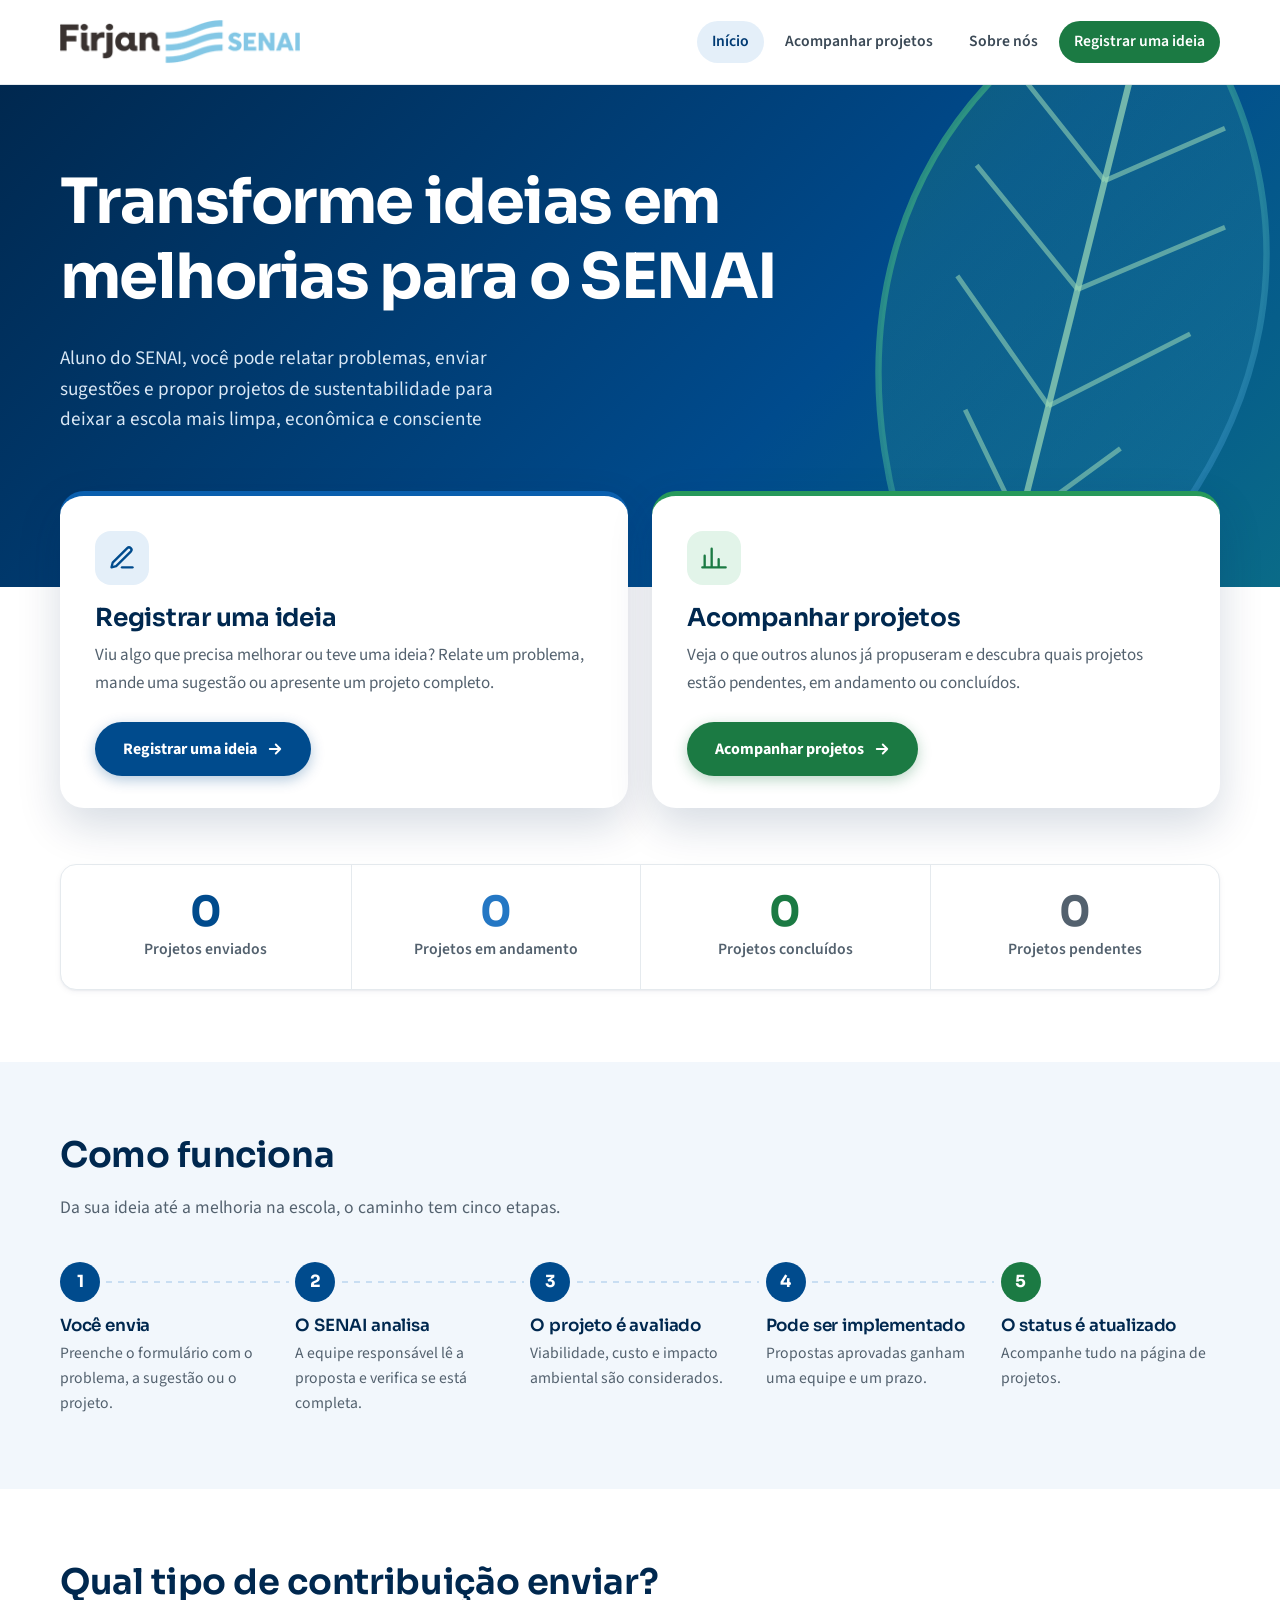
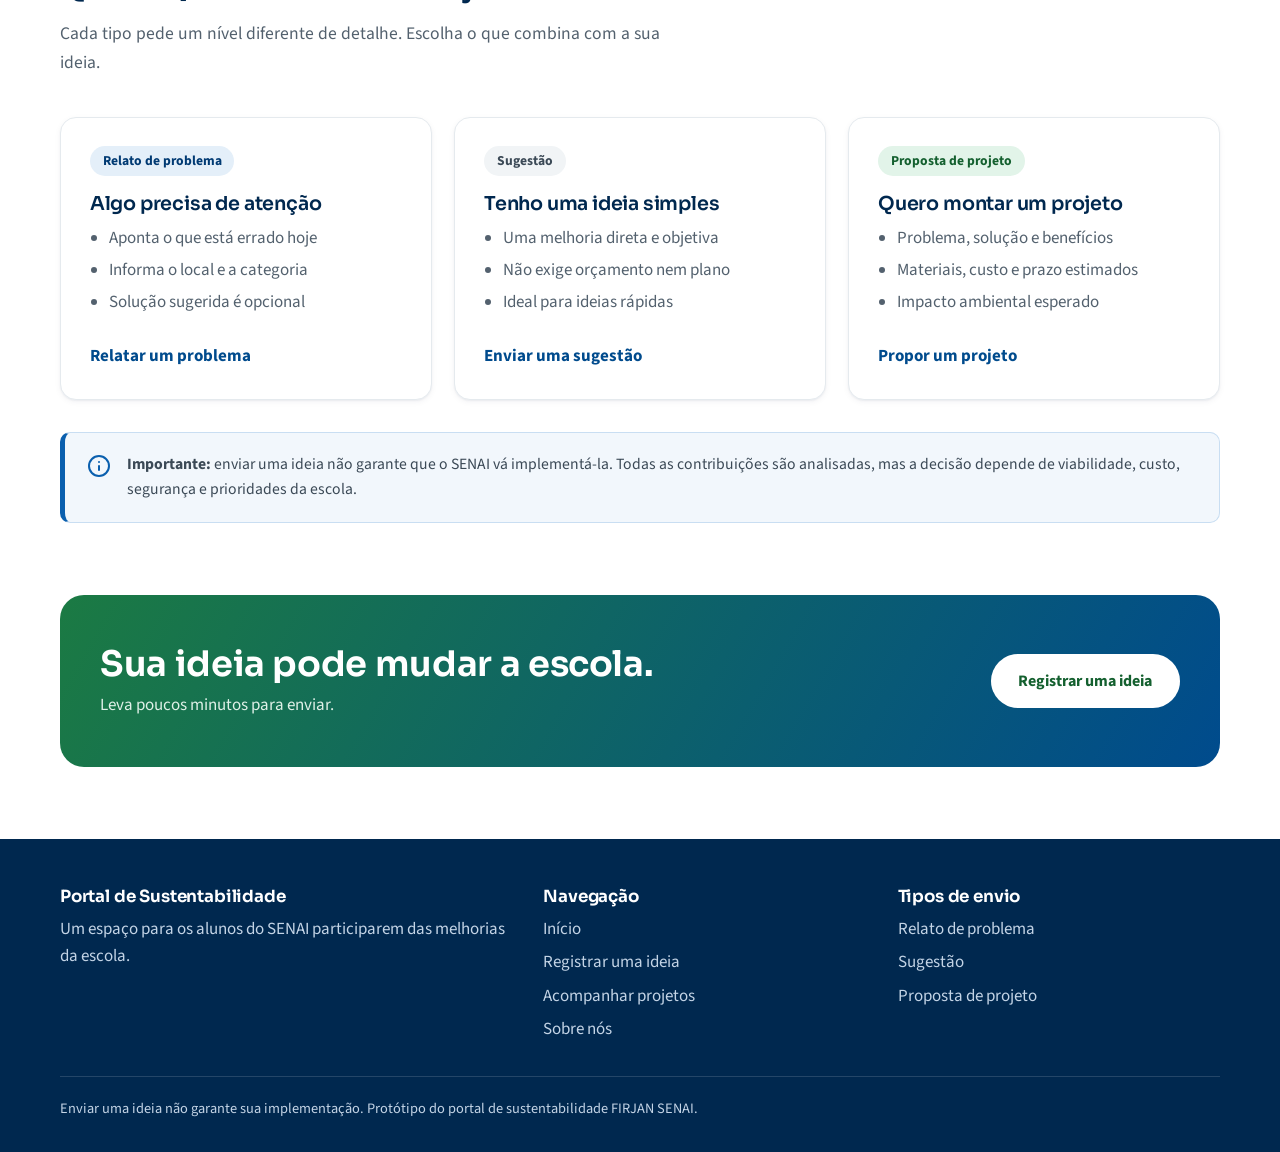
==== commit 32c516b3: "ortografia" ====
--- a/index.html
+++ b/index.html
@@ -55,8 +55,8 @@
       </svg>
 
       <div class="container">
-        <h1 id="titulo-hero">Transforme ideias em melhorias para o SENAI.</h1>
-        <p class="hero-sub">Aluno do SENAI, você pode relatar problemas, enviar sugestões e propor projetos de sustentabilidade para deixar a escola mais limpa, econômica e consciente.</p>
+        <h1 id="titulo-hero">Transforme ideias em melhorias para o SENAI</h1>
+        <p class="hero-sub">Aluno do SENAI, você pode relatar problemas, enviar sugestões e propor projetos de sustentabilidade para deixar a escola mais limpa, econômica e consciente</p>
       </div>
     </section>
 
--- a/css/style.css
+++ b/css/style.css
@@ -674,6 +674,7 @@
 .sobre-integrante:nth-child(5) { grid-column: 4 / span 2; }
 .sobre-historia { margin-top: 1rem; }
 .sobre-texto { max-width: 760px; margin: 0 auto; padding: clamp(1.5rem, 5vw, 3rem); background: #fff; border: 1px solid var(--azul-100); border-radius: var(--raio-lg); box-shadow: var(--sombra-sm); }
+.sobre-logo-michelin { display: block; width: min(100%, 200px); height: auto; max-height: 112px; margin: 1rem 0; object-fit: contain; object-position: left center; }
 .sobre-texto h2 { margin-top: 1rem; }
 .sobre-texto p { color: var(--cinza-700); }
 .sobre-texto p:last-child { margin-bottom: 0; }
